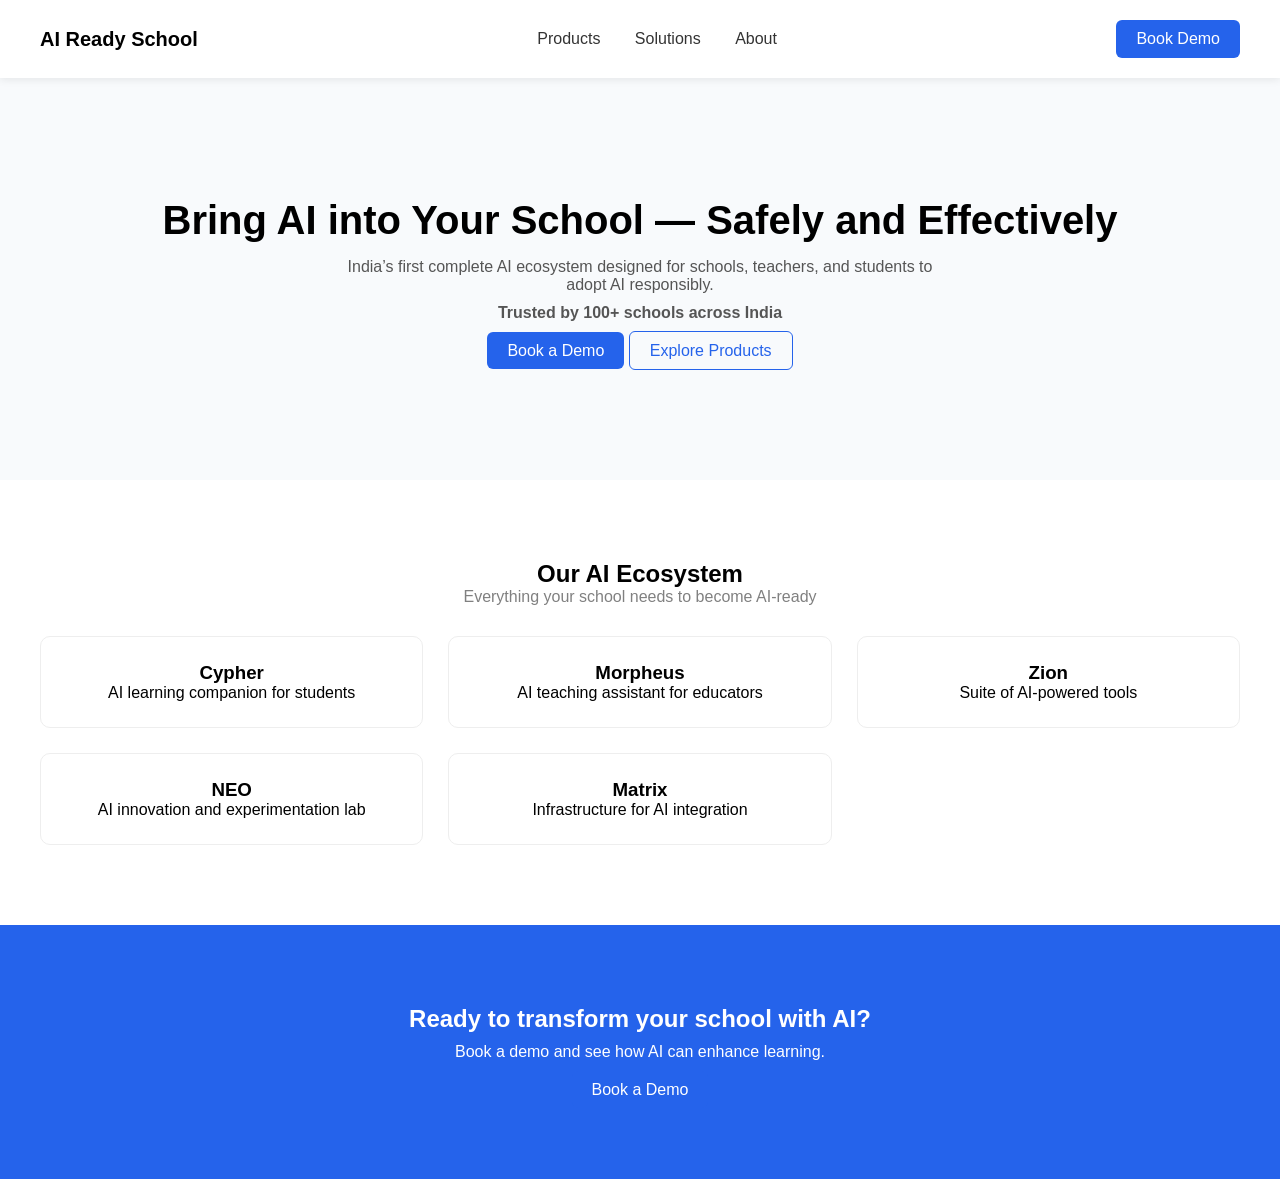
==== index.html @ 118f3ab4 "AI Ready School redesign" ====
<!DOCTYPE html>
<html lang="en">
<head>
  <meta charset="UTF-8" />
  <meta name="viewport" content="width=device-width, initial-scale=1.0"/>
  <title>AI Ready School</title>
  <link rel="stylesheet" href="style.css" />
</head>
<body>

  <!-- NAVBAR -->
  <nav class="navbar">
    <h1 class="logo">AI Ready School</h1>

    <div class="nav-links">
      <a href="#products">Products</a>
      <a href="#">Solutions</a>
      <a href="#">About</a>
    </div>

    <a href="#cta" class="btn">Book Demo</a>
  </nav>

  <!-- HERO -->
  <section class="hero">
    <div class="hero-content">
      <h1>Bring AI into Your School — Safely and Effectively</h1>

      <p>
        India’s first complete AI ecosystem designed for schools,
        teachers, and students to adopt AI responsibly.
      </p>

      <!-- TRUST SIGNAL -->
      <p class="trust">Trusted by 100+ schools across India</p>

      <div class="hero-buttons">
        <a href="#cta" class="btn">Book a Demo</a>
        <a href="#products" class="btn-outline">Explore Products</a>
      </div>
    </div>
  </section>

  <!-- PRODUCTS -->
  <section id="products" class="products">
    <h2>Our AI Ecosystem</h2>
    <p class="subtitle">Everything your school needs to become AI-ready</p>

    <div class="product-grid">
      <div class="card">
        <h3>Cypher</h3>
        <p>AI learning companion for students</p>
      </div>

      <div class="card">
        <h3>Morpheus</h3>
        <p>AI teaching assistant for educators</p>
      </div>

      <div class="card">
        <h3>Zion</h3>
        <p>Suite of AI-powered tools</p>
      </div>

      <div class="card">
        <h3>NEO</h3>
        <p>AI innovation and experimentation lab</p>
      </div>

      <div class="card">
        <h3>Matrix</h3>
        <p>Infrastructure for AI integration</p>
      </div>
    </div>
  </section>

  <!-- CTA SECTION -->
  <section id="cta" class="cta">
    <h2>Ready to transform your school with AI?</h2>
    <p>Book a demo and see how AI can enhance learning.</p>
    <a href="#" class="btn">Book a Demo</a>
  </section>

</body>
</html>
---- style.css ----
/* RESET */
* {
  margin: 0;
  padding: 0;
  box-sizing: border-box;
  font-family: Arial, sans-serif;
}

/* NAVBAR */
.navbar {
  display: flex;
  justify-content: space-between;
  align-items: center;
  padding: 20px 40px;
  box-shadow: 0 2px 8px rgba(0,0,0,0.08);
  position: sticky;
  top: 0;
  background: white;
  z-index: 100;
}

.logo {
  font-weight: bold;
  font-size: 20px;
}

.nav-links a {
  margin: 0 15px;
  text-decoration: none;
  color: #333;
  transition: 0.3s;
}

.nav-links a:hover {
  color: #2563eb;
}

/* BUTTONS */
.btn {
  background: #2563eb;
  color: white;
  padding: 10px 20px;
  border-radius: 6px;
  text-decoration: none;
  transition: 0.3s;
}

.btn:hover {
  background: #1d4ed8;
}

.btn-outline {
  border: 1px solid #2563eb;
  color: #2563eb;
  padding: 10px 20px;
  border-radius: 6px;
  text-decoration: none;
  transition: 0.3s;
}

.btn-outline:hover {
  background: #2563eb;
  color: white;
}

/* HERO */
.hero {
  padding: 120px 20px;
  text-align: center;
  background: #f8fafc;
}

.hero h1 {
  font-size: 40px;
  margin-bottom: 15px;
}

.hero p {
  color: #555;
  max-width: 600px;
  margin: auto;
  margin-bottom: 10px;
}

.trust {
  margin-top: 10px;
  color: #16a34a;
  font-weight: bold;
}

.hero-buttons {
  margin-top: 20px;
}

/* PRODUCTS */
.products {
  padding: 80px 40px;
  text-align: center;
}

.subtitle {
  color: gray;
  margin-bottom: 30px;
}

.product-grid {
  display: grid;
  grid-template-columns: repeat(3, 1fr);
  gap: 25px;
}

.card {
  border: 1px solid #eee;
  padding: 25px;
  border-radius: 10px;
  transition: 0.3s;
  background: white;
}

.card:hover {
  transform: translateY(-6px);
  box-shadow: 0 8px 20px rgba(0,0,0,0.1);
}

/* CTA */
.cta {
  text-align: center;
  padding: 80px 20px;
  background: #2563eb;
  color: white;
}

.cta p {
  margin: 10px 0 20px;
}

/* RESPONSIVE */
@media (max-width: 768px) {
  .nav-links {
    display: none;
  }

  .hero h1 {
    font-size: 28px;
  }

  .product-grid {
    grid-template-columns: 1fr;
  }
}
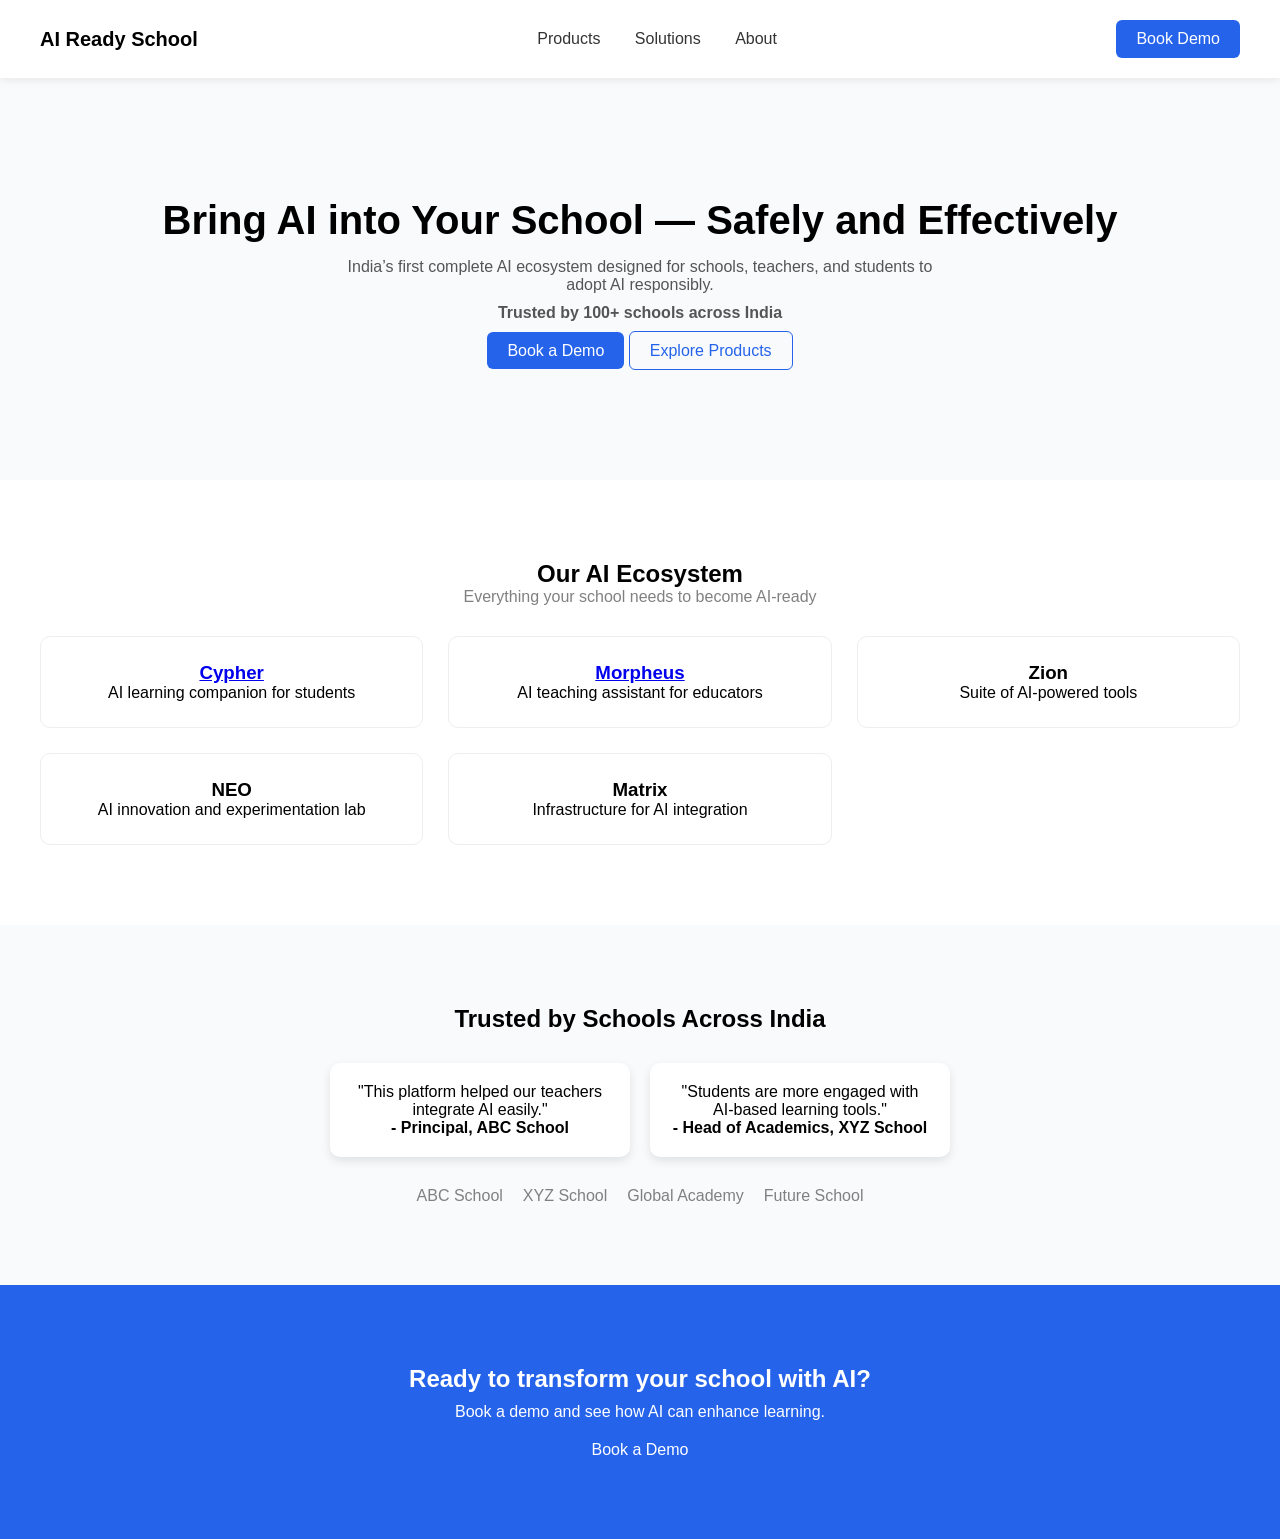
==== commit d39e8da4: "Added morpheus page, testimonials, animations and UI improvements" ====
--- a/index.html
+++ b/index.html
@@ -48,12 +48,11 @@
 
     <div class="product-grid">
       <div class="card">
-        <h3>Cypher</h3>
+        <h3><a href="cypher.html">Cypher</a></h3>
         <p>AI learning companion for students</p>
       </div>
-
       <div class="card">
-        <h3>Morpheus</h3>
+        <h3><a href="morpheus.html">Morpheus</a></h3>
         <p>AI teaching assistant for educators</p>
       </div>
 
@@ -73,6 +72,30 @@
       </div>
     </div>
   </section>
+<!-- TESTIMONIALS -->
+<section class="testimonials">
+  <h2>Trusted by Schools Across India</h2>
+
+  <div class="testimonial-grid">
+    <div class="testimonial-card">
+      <p>"This platform helped our teachers integrate AI easily."</p>
+      <h4>- Principal, ABC School</h4>
+    </div>
+
+    <div class="testimonial-card">
+      <p>"Students are more engaged with AI-based learning tools."</p>
+      <h4>- Head of Academics, XYZ School</h4>
+    </div>
+  </div>
+
+  <!-- LOGOS -->
+  <div class="logos">
+    <span>ABC School</span>
+    <span>XYZ School</span>
+    <span>Global Academy</span>
+    <span>Future School</span>
+  </div>
+</section>
 
   <!-- CTA SECTION -->
   <section id="cta" class="cta">
--- a/style.css
+++ b/style.css
@@ -147,4 +147,57 @@
   .product-grid {
     grid-template-columns: 1fr;
   }
+}
+/* TESTIMONIALS */
+.testimonials {
+  padding: 80px 20px;
+  text-align: center;
+  background: #f9fafb;
+}
+
+.testimonial-grid {
+  display: flex;
+  gap: 20px;
+  justify-content: center;
+  margin-top: 30px;
+}
+
+.testimonial-card {
+  background: white;
+  padding: 20px;
+  border-radius: 10px;
+  width: 300px;
+  box-shadow: 0 4px 10px rgba(0,0,0,0.1);
+  transition: 0.3s;
+}
+
+.testimonial-card:hover {
+  transform: translateY(-5px);
+}
+
+.logos {
+  margin-top: 30px;
+  display: flex;
+  justify-content: center;
+  gap: 20px;
+  color: gray;
+}
+/* FADE-IN ANIMATION */
+@keyframes fadeIn {
+  from {
+    opacity: 0;
+    transform: translateY(20px);
+  }
+  to {
+    opacity: 1;
+    transform: translateY(0);
+  }
+}
+
+/* APPLY ANIMATION */
+.hero,
+.products,
+.testimonials,
+.cta {
+  animation: fadeIn 1s ease-in;
 }
